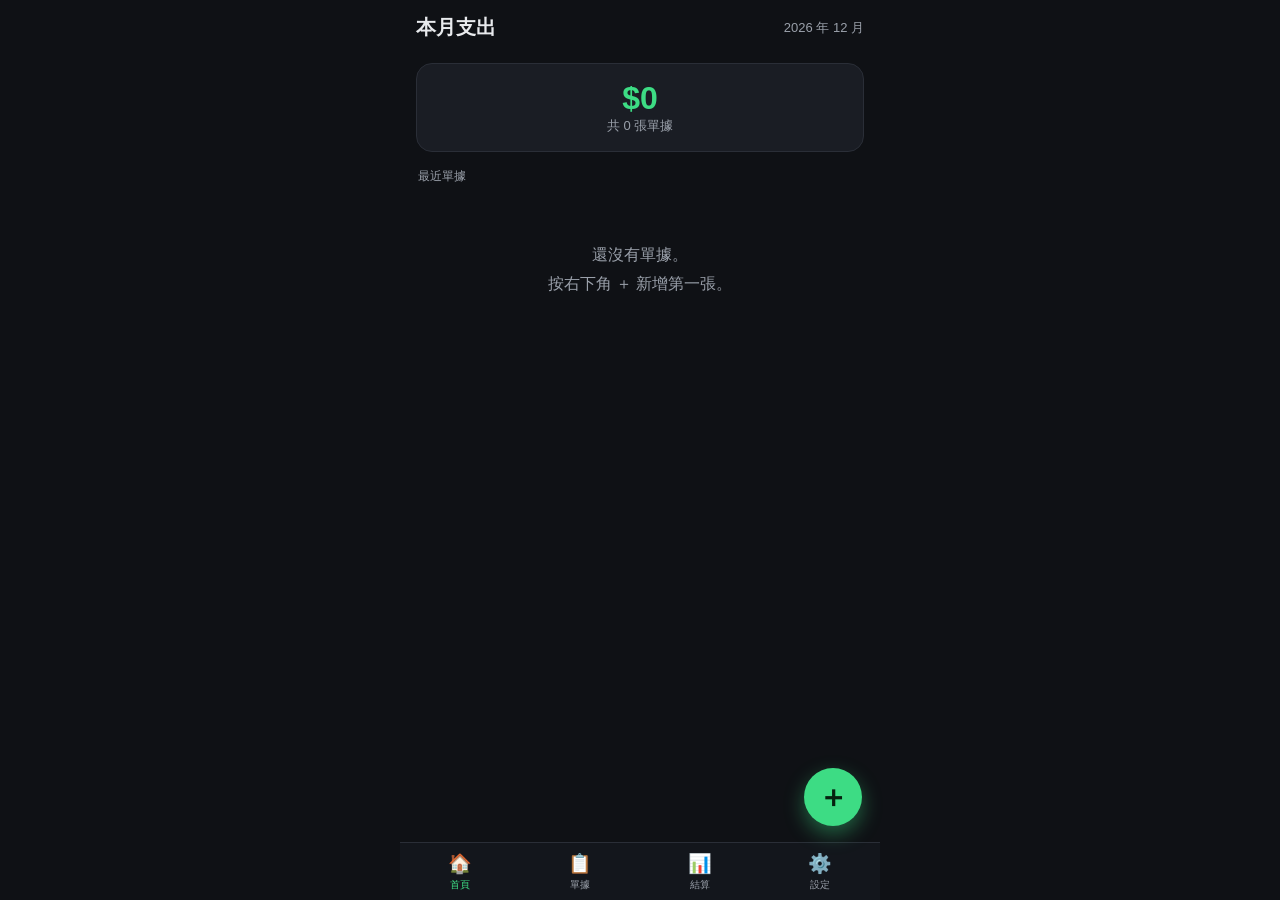
==== app/index.html @ 3fbf82fe "批次入單：一次拍/選多張、逐張自動辨識、清單即時改、一次全存 - 新增批次入單畫面：連拍/多選最多 20 張，每張一列 - 每列草稿即時可改：種類（下拉）、供應商（依種類篩選清單）、金額 - 逐張 O" ====
<!DOCTYPE html>
<html lang="zh-Hant">
<head>
<meta charset="utf-8">
<meta name="viewport" content="width=device-width, initial-scale=1, maximum-scale=1, viewport-fit=cover">
<title>餐廳記帳</title>
<link rel="stylesheet" href="styles.css?v=7">
</head>
<body>
  <div id="app">

    <!-- 首頁 -->
    <section class="screen" data-screen="home">
      <header class="hd"><div class="hd-title">本月支出</div><div class="hd-sub" id="homeMonthLabel">—</div></header>
      <div class="content">
        <div class="card center">
          <div class="big" id="homeTotal">$0</div>
          <div class="muted" id="homeCount">共 0 張單據</div>
        </div>
        <div class="muted sec-label">最近單據</div>
        <div id="homeRecent"></div>
      </div>
    </section>

    <!-- 單據庫 -->
    <section class="screen" data-screen="list" hidden>
      <header class="hd"><div class="hd-title">單據庫</div><div class="hd-sub" id="listCount">—</div></header>
      <div class="content"><div id="listAll"></div></div>
    </section>

    <!-- 結算：日 / 月 / 年 -->
    <section class="screen" data-screen="summary" hidden>
      <header class="hd"><div class="hd-title">結算</div></header>
      <div class="content">
        <div class="seg" id="sumSeg">
          <div data-m="day">日</div><div data-m="month" class="on">月</div><div data-m="year">年</div>
        </div>
        <div class="period-nav">
          <button id="sumPrev" aria-label="上一期">‹</button>
          <div id="sumLabel">—</div>
          <button id="sumNext" aria-label="下一期">›</button>
        </div>
        <div class="card center"><div class="big" id="sumTotal">$0</div><div class="muted" id="sumCount">共 0 張</div></div>
        <div class="muted sec-label">分類明細</div>
        <div id="sumBreakdown"></div>
      </div>
    </section>

    <!-- 設定（後面做） -->
    <section class="screen" data-screen="settings" hidden>
      <header class="hd"><div class="hd-title">設定</div></header>
      <div class="content">
        <div class="card muted">Google Sheet 同步、分類管理等將在後續步驟加入。</div>
        <div class="card">
          <div class="muted sec-label" style="margin-top:0">資料</div>
          <button class="btn ghost" id="btnClearAll">清空所有單據（本機）</button>
        </div>
      </div>
    </section>

    <!-- 新增 / 編輯單據 -->
    <section class="screen sheet" data-screen="add" hidden>
      <header class="hd">
        <button class="hd-back" id="addCancel">✕</button>
        <div class="hd-title" id="addTitle">新增單據</div>
        <div style="width:32px"></div>
      </header>
      <div class="content">
        <div class="seg" id="modeSeg">
          <div data-mode="scan">📷 掃描單據</div>
          <div data-mode="manual" class="on">✎ 手動輸入</div>
        </div>

        <!-- 照片 / OCR -->
        <div id="photoArea">
          <div class="photo-actions">
            <button class="btn ghost photo-btn" id="btnCamera">📷 拍照</button>
            <button class="btn ghost photo-btn" id="btnAlbum">🖼 選相</button>
          </div>
          <div id="ocrStatus" class="ocr-status"></div>
          <div id="photoPreview" hidden>
            <img id="photoImg" alt="單據影像">
            <button id="btnRemovePhoto" class="photo-remove">✕ 移除照片</button>
          </div>
          <input type="file" id="fileCamera" accept="image/*" capture="environment" hidden>
          <input type="file" id="fileAlbum" accept="image/*" hidden>
        </div>

        <button class="btn ghost" id="btnBatch" style="margin-top:10px">📚 一次入多張（連拍 / 多選）</button>

        <!-- 種類（先選種類，供應商欄只顯示這類的店） -->
        <div class="muted sec-label">種類</div>
        <div class="cat-grid" id="catGrid"></div>

        <!-- 人工專屬 -->
        <div id="laborBox" hidden>
          <div class="card labor-card">
            <div class="labor-inputs">
              <label>時薪<input id="fWage" class="mini-input" inputmode="decimal" placeholder="0"></label>
              <span class="times">×</span>
              <label>工作小時<input id="fHours" class="mini-input" inputmode="decimal" placeholder="0"></label>
            </div>
            <div class="labor-total"><span class="muted">= 工資（自動算）</span><b id="laborTotal">$0.00</b></div>
          </div>
          <div class="muted sec-label">員工名稱（記為備註）</div>
          <input id="fEmployee" class="text-input" placeholder="例：阿強">
        </div>

        <!-- 供應商（只列所選種類的供應商，可打字新增） -->
        <div id="supplierBox" hidden>
          <div class="muted sec-label">供應商名稱</div>
          <input id="fSupplier" class="text-input" list="supplierList" placeholder="選擇或輸入供應商" autocomplete="off">
          <datalist id="supplierList"></datalist>
          <div class="muted hint" id="supplierHint"></div>
        </div>

        <!-- 金額 -->
        <div class="amt-row" id="amountRow" hidden>
          <span class="muted">金額</span>
          <input id="fAmount" class="amt-input" inputmode="decimal" placeholder="0.00">
        </div>

        <!-- 日期 + 備註 -->
        <div class="muted sec-label">日期</div>
        <input id="fDate" class="text-input" type="date">
        <div class="muted sec-label">備註（選填）</div>
        <input id="fNote" class="text-input" placeholder="補充說明">

        <button class="btn" id="btnSave">✓ 儲存</button>
        <button class="btn danger ghost" id="btnDelete" hidden>🗑 刪除這張</button>
      </div>
    </section>

    <!-- 批次入單 -->
    <section class="screen sheet" data-screen="batch" hidden>
      <header class="hd">
        <button class="hd-back" id="batchCancel">✕</button>
        <div class="hd-title">批次入單</div>
        <div class="hd-sub" id="batchCount"></div>
      </header>
      <div class="content">
        <div class="photo-actions">
          <button class="btn ghost photo-btn" id="btnBatchCam">📷 連拍</button>
          <button class="btn ghost photo-btn" id="btnBatchAlbum">🖼 多選</button>
        </div>
        <div class="muted hint" id="batchHint">拍或選多張單據（最多 20 張），會逐張自動辨識，下面每列都可即時改。</div>
        <div id="batchList"></div>
        <button class="btn" id="btnBatchSaveAll" hidden>✓ 全部儲存</button>
        <input type="file" id="fileBatchCam" accept="image/*" capture="environment" hidden>
        <input type="file" id="fileBatchAlbum" accept="image/*" multiple hidden>
      </div>
    </section>

    <!-- 底部分頁 -->
    <nav class="tabbar">
      <div class="tab on" data-go="home"><i>🏠</i>首頁</div>
      <div class="tab" data-go="list"><i>📋</i>單據</div>
      <div class="tab" data-go="summary"><i>📊</i>結算</div>
      <div class="tab" data-go="settings"><i>⚙️</i>設定</div>
    </nav>
    <button class="fab" id="fab">＋</button>

  </div>

  <script src="db.js?v=7"></script>
  <script src="classify.js?v=7"></script>
  <script src="ocr.js?v=7"></script>
  <script src="app.js?v=7"></script>
</body>
</html>
---- app/styles.css ----
:root{
  --bg:#0f1115; --card:#1a1d24; --ink:#e8eaed; --sub:#9aa0aa;
  --accent:#3ddc84; --accent2:#ffb648; --line:#2a2e37; --danger:#ff6b6b;
}
*{box-sizing:border-box;font-family:-apple-system,"PingFang TC","Noto Sans CJK TC",sans-serif;-webkit-tap-highlight-color:transparent}
html,body{margin:0;height:100%}
body{background:var(--bg);color:var(--ink);overflow:hidden}
#app{height:100dvh;display:flex;flex-direction:column;position:relative;max-width:480px;margin:0 auto}

.screen{flex:1;display:flex;flex-direction:column;overflow:hidden}
.screen[hidden]{display:none}

.hd{flex:0 0 auto;display:flex;align-items:center;gap:10px;padding:calc(env(safe-area-inset-top) + 14px) 16px 12px}
.hd-title{font-size:20px;font-weight:800;flex:1}
.hd-sub{font-size:13px;color:var(--sub)}
.hd-back{background:none;border:none;color:var(--ink);font-size:20px;width:32px;height:32px}

.content{flex:1;overflow-y:auto;padding:0 16px calc(env(safe-area-inset-bottom) + 96px)}
.muted{color:var(--sub);font-size:13px}
.sec-label{margin:16px 2px 6px;font-size:12px}
.hint{margin:5px 2px 0;font-size:11px;min-height:14px}
.center{text-align:center}
.big{font-size:32px;font-weight:800;color:var(--accent)}

.card{background:var(--card);border:1px solid var(--line);border-radius:16px;padding:16px;margin:10px 0}

/* 列表項目 */
.item{display:flex;align-items:center;gap:11px;padding:12px 8px;border-bottom:1px solid var(--line)}
.item:active{background:#171a21}
.item .dot{width:38px;height:38px;border-radius:11px;display:flex;align-items:center;justify-content:center;font-size:18px;flex:0 0 auto}
.item .mid{flex:1;min-width:0}
.item .mid .n{font-size:15px;font-weight:600;white-space:nowrap;overflow:hidden;text-overflow:ellipsis}
.item .mid .s{font-size:11px;color:var(--sub)}
.item .amt{font-size:16px;font-weight:700}
.day-head{font-size:12px;color:var(--sub);margin:14px 2px 2px;font-weight:600}
.empty{text-align:center;color:var(--sub);padding:50px 20px;line-height:1.8}

/* 底部分頁 */
.tabbar{flex:0 0 auto;height:calc(58px + env(safe-area-inset-bottom));padding-bottom:env(safe-area-inset-bottom);
  border-top:1px solid var(--line);display:flex;background:#13161c;position:absolute;left:0;right:0;bottom:0}
.tab{flex:1;display:flex;flex-direction:column;align-items:center;justify-content:center;gap:3px;font-size:10px;color:var(--sub)}
.tab.on{color:var(--accent)}
.tab i{font-size:19px;font-style:normal}

.fab{position:absolute;right:18px;bottom:calc(74px + env(safe-area-inset-bottom));width:58px;height:58px;border-radius:50%;
  background:var(--accent);color:#06210f;border:none;font-size:30px;font-weight:700;
  box-shadow:0 8px 20px rgba(61,220,132,.4)}
.fab:active{transform:scale(.94)}

/* 新增單據（蓋住全螢幕） */
.sheet{position:absolute;inset:0;background:var(--bg);z-index:20}

.seg{display:flex;background:#13161c;border:1px solid var(--line);border-radius:12px;padding:3px;margin:6px 0}
.seg div{flex:1;text-align:center;font-size:13px;padding:8px;border-radius:9px;color:var(--sub)}
.seg .on{background:var(--accent);color:#06210f;font-weight:700}
.seg .dim{opacity:.45}

.amt-row{display:flex;align-items:center;justify-content:space-between;gap:10px;margin:14px 0 2px;
  background:#13161c;border:1px solid var(--line);border-radius:12px;padding:12px 14px}
.amt-input{background:none;border:none;color:var(--accent);font-size:26px;font-weight:800;text-align:right;width:60%;outline:none}
.amt-input::placeholder{color:#3a4250}

.cat-grid{display:grid;grid-template-columns:1fr 1fr 1fr 1fr;gap:7px}
.cat{background:#13161c;border:1px solid var(--line);border-radius:11px;text-align:center;
  padding:10px 2px;font-size:12px;color:var(--sub);display:flex;flex-direction:column;gap:3px}
.cat .ico{font-size:19px}
.cat.on{background:rgba(61,220,132,.15);border-color:var(--accent);color:var(--accent);font-weight:700}

.text-input{width:100%;background:#13161c;border:1px solid var(--line);border-radius:12px;
  padding:12px 14px;color:var(--ink);font-size:16px;outline:none}
.text-input:focus{border-color:var(--accent)}

/* 人工 */
.labor-card{margin:10px 0 0}
.labor-inputs{display:flex;align-items:flex-end;gap:10px}
.labor-inputs label{flex:1;font-size:11px;color:var(--sub);display:flex;flex-direction:column;gap:5px}
.times{color:var(--sub);padding-bottom:10px}
.mini-input{background:#0f1115;border:1px solid var(--line);border-radius:10px;padding:10px;color:var(--ink);font-size:17px;font-weight:700;outline:none;width:100%}
.mini-input:focus{border-color:var(--accent)}
.labor-total{border-top:1px solid var(--line);margin-top:12px;padding-top:12px;display:flex;justify-content:space-between;align-items:baseline}
.labor-total b{font-size:22px;color:var(--accent)}

.btn{width:100%;background:var(--accent);color:#06210f;font-weight:800;text-align:center;
  border:none;border-radius:14px;padding:15px;margin-top:18px;font-size:16px}
.btn:active{transform:scale(.99)}
.btn.ghost{background:transparent;border:1px solid var(--line);color:var(--ink);font-weight:600}
.btn.danger.ghost{color:var(--danger);border-color:rgba(255,107,107,.4)}

/* 照片 / OCR */
#photoArea{margin-top:10px}
.photo-actions{display:flex;gap:8px}
.photo-btn{margin-top:0;flex:1;padding:12px}
.ocr-status{font-size:12px;color:var(--accent2);min-height:16px;margin:8px 2px 0}
.ocr-status.err{color:var(--danger)}
#photoPreview{margin-top:10px;position:relative}
#photoPreview img{width:100%;max-height:240px;object-fit:contain;border:1px solid var(--line);border-radius:12px;background:#0b0d11}
.photo-remove{position:absolute;top:8px;right:8px;background:rgba(0,0,0,.6);color:#fff;border:none;
  border-radius:8px;padding:6px 10px;font-size:12px}
.item .thumb{width:38px;height:38px;border-radius:9px;object-fit:cover;flex:0 0 auto}

/* 批次入單草稿列 */
.draft{background:var(--card);border:1px solid var(--line);border-radius:14px;padding:12px;margin:10px 0}
.draft.invalid{border-color:rgba(255,107,107,.6)}
.draft-top{display:flex;align-items:center;gap:10px}
.draft-thumb{width:46px;height:46px;border-radius:10px;overflow:hidden;flex:0 0 auto;background:#0b0d11;border:1px solid var(--line)}
.draft-thumb img{width:100%;height:100%;object-fit:cover}
.draft-cat{flex:1;min-width:0;background:#13161c;border:1px solid var(--line);border-radius:10px;color:var(--ink);font-size:15px;padding:10px;outline:none}
.draft-cat:focus{border-color:var(--accent)}
.draft-del{background:none;border:none;color:var(--danger);font-size:18px;width:34px;height:34px;flex:0 0 auto}
.draft-row2{display:flex;gap:8px;margin-top:8px}
.draft-sup{flex:1.5;min-width:0}
.draft-amt{flex:1;min-width:0;text-align:right;font-weight:700;color:var(--accent)}
.draft-status{margin-top:6px;font-size:11px;min-height:14px;color:var(--accent2)}
.draft-status.done{color:var(--sub)}
.draft-status.err{color:var(--danger)}

/* 結算 */
.period-nav{display:flex;align-items:center;justify-content:space-between;gap:10px;margin:10px 0}
.period-nav button{background:#13161c;border:1px solid var(--line);color:var(--ink);
  border-radius:10px;width:46px;height:42px;font-size:22px}
.period-nav button:active{background:#1d212a}
#sumLabel{font-size:16px;font-weight:700;flex:1;text-align:center}
.sbar{display:flex;align-items:center;gap:8px;margin:11px 0;font-size:13px}
.sbar .lab{width:92px;display:flex;align-items:center;gap:5px;flex:0 0 auto}
.sbar .track{flex:1;height:9px;background:#222732;border-radius:99px;overflow:hidden}
.sbar .fill{height:100%;border-radius:99px}
.sbar .val{width:78px;text-align:right;font-weight:700;flex:0 0 auto}
.sbar .pct{width:40px;text-align:right;color:var(--sub);font-size:11px;flex:0 0 auto}
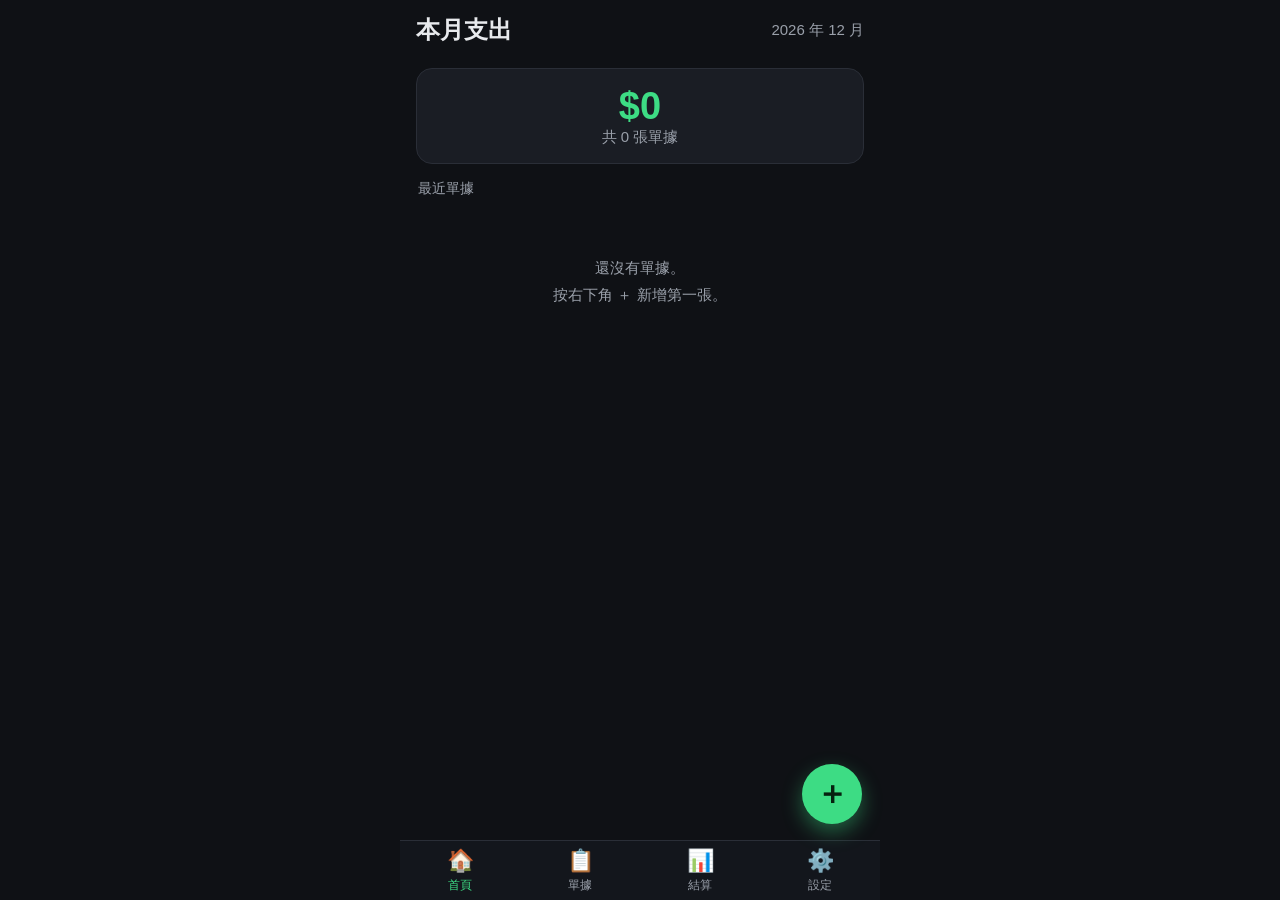
==== commit 940e9eac: "全 App 字體放大 + 確認下載單據正確計入首頁/結算 - styles.css 全面調大字級（標題/金額/清單/種類/結算/分頁等），版面比例不變 - 首頁/結算 $0 問題由 v=11 日期正規" ====
--- a/app/index.html
+++ b/app/index.html
@@ -4,7 +4,7 @@
 <meta charset="utf-8">
 <meta name="viewport" content="width=device-width, initial-scale=1, maximum-scale=1, viewport-fit=cover">
 <title>餐廳記帳</title>
-<link rel="stylesheet" href="styles.css?v=7">
+<link rel="stylesheet" href="styles.css?v=12">
 </head>
 <body>
   <div id="app">
@@ -50,7 +50,18 @@
     <section class="screen" data-screen="settings" hidden>
       <header class="hd"><div class="hd-title">設定</div></header>
       <div class="content">
-        <div class="card muted">Google Sheet 同步、分類管理等將在後續步驟加入。</div>
+        <div class="card">
+          <div class="muted sec-label" style="margin-top:0">雲端同步（Google Sheet / Drive）</div>
+          <div class="muted hint" id="syncState">尚未設定</div>
+          <input id="fSyncUrl" class="text-input" placeholder="Apps Script 網址（/exec 結尾）" autocomplete="off" style="margin-bottom:8px">
+          <input id="fSyncToken" class="text-input" placeholder="Token（跟 Apps Script 裡設的一樣）" autocomplete="off">
+          <div style="display:flex;gap:8px;margin-top:10px">
+            <button class="btn ghost" id="btnSyncTest" style="margin-top:0">測試連線</button>
+            <button class="btn" id="btnSyncSave" style="margin-top:0">儲存</button>
+          </div>
+          <button class="btn ghost" id="btnSyncNow" style="margin-top:10px">立即同步</button>
+          <div class="ocr-status" id="syncStatus" style="color:var(--sub)"></div>
+        </div>
         <div class="card">
           <div class="muted sec-label" style="margin-top:0">資料</div>
           <button class="btn ghost" id="btnClearAll">清空所有單據（本機）</button>
@@ -162,9 +173,10 @@
 
   </div>
 
-  <script src="db.js?v=7"></script>
-  <script src="classify.js?v=7"></script>
-  <script src="ocr.js?v=7"></script>
-  <script src="app.js?v=7"></script>
+  <script src="db.js?v=12"></script>
+  <script src="classify.js?v=12"></script>
+  <script src="ocr.js?v=12"></script>
+  <script src="sync.js?v=12"></script>
+  <script src="app.js?v=12"></script>
 </body>
 </html>
--- a/app/styles.css
+++ b/app/styles.css
@@ -11,39 +11,39 @@
 .screen[hidden]{display:none}
 
 .hd{flex:0 0 auto;display:flex;align-items:center;gap:10px;padding:calc(env(safe-area-inset-top) + 14px) 16px 12px}
-.hd-title{font-size:20px;font-weight:800;flex:1}
-.hd-sub{font-size:13px;color:var(--sub)}
-.hd-back{background:none;border:none;color:var(--ink);font-size:20px;width:32px;height:32px}
+.hd-title{font-size:24px;font-weight:800;flex:1}
+.hd-sub{font-size:15px;color:var(--sub)}
+.hd-back{background:none;border:none;color:var(--ink);font-size:24px;width:34px;height:34px}
 
 .content{flex:1;overflow-y:auto;padding:0 16px calc(env(safe-area-inset-bottom) + 96px)}
-.muted{color:var(--sub);font-size:13px}
-.sec-label{margin:16px 2px 6px;font-size:12px}
-.hint{margin:5px 2px 0;font-size:11px;min-height:14px}
+.muted{color:var(--sub);font-size:15px}
+.sec-label{margin:16px 2px 6px;font-size:14px}
+.hint{margin:5px 2px 0;font-size:13px;min-height:16px}
 .center{text-align:center}
-.big{font-size:32px;font-weight:800;color:var(--accent)}
+.big{font-size:38px;font-weight:800;color:var(--accent)}
 
 .card{background:var(--card);border:1px solid var(--line);border-radius:16px;padding:16px;margin:10px 0}
 
 /* 列表項目 */
-.item{display:flex;align-items:center;gap:11px;padding:12px 8px;border-bottom:1px solid var(--line)}
+.item{display:flex;align-items:center;gap:11px;padding:13px 8px;border-bottom:1px solid var(--line)}
 .item:active{background:#171a21}
-.item .dot{width:38px;height:38px;border-radius:11px;display:flex;align-items:center;justify-content:center;font-size:18px;flex:0 0 auto}
+.item .dot{width:42px;height:42px;border-radius:12px;display:flex;align-items:center;justify-content:center;font-size:21px;flex:0 0 auto}
 .item .mid{flex:1;min-width:0}
-.item .mid .n{font-size:15px;font-weight:600;white-space:nowrap;overflow:hidden;text-overflow:ellipsis}
-.item .mid .s{font-size:11px;color:var(--sub)}
-.item .amt{font-size:16px;font-weight:700}
-.day-head{font-size:12px;color:var(--sub);margin:14px 2px 2px;font-weight:600}
-.empty{text-align:center;color:var(--sub);padding:50px 20px;line-height:1.8}
+.item .mid .n{font-size:18px;font-weight:600;white-space:nowrap;overflow:hidden;text-overflow:ellipsis}
+.item .mid .s{font-size:14px;color:var(--sub)}
+.item .amt{font-size:20px;font-weight:700}
+.day-head{font-size:15px;color:var(--sub);margin:16px 2px 4px;font-weight:700}
+.empty{text-align:center;color:var(--sub);font-size:15px;padding:50px 20px;line-height:1.8}
 
 /* 底部分頁 */
-.tabbar{flex:0 0 auto;height:calc(58px + env(safe-area-inset-bottom));padding-bottom:env(safe-area-inset-bottom);
+.tabbar{flex:0 0 auto;height:calc(60px + env(safe-area-inset-bottom));padding-bottom:env(safe-area-inset-bottom);
   border-top:1px solid var(--line);display:flex;background:#13161c;position:absolute;left:0;right:0;bottom:0}
-.tab{flex:1;display:flex;flex-direction:column;align-items:center;justify-content:center;gap:3px;font-size:10px;color:var(--sub)}
+.tab{flex:1;display:flex;flex-direction:column;align-items:center;justify-content:center;gap:3px;font-size:12px;color:var(--sub)}
 .tab.on{color:var(--accent)}
-.tab i{font-size:19px;font-style:normal}
+.tab i{font-size:22px;font-style:normal}
 
-.fab{position:absolute;right:18px;bottom:calc(74px + env(safe-area-inset-bottom));width:58px;height:58px;border-radius:50%;
-  background:var(--accent);color:#06210f;border:none;font-size:30px;font-weight:700;
+.fab{position:absolute;right:18px;bottom:calc(76px + env(safe-area-inset-bottom));width:60px;height:60px;border-radius:50%;
+  background:var(--accent);color:#06210f;border:none;font-size:32px;font-weight:700;
   box-shadow:0 8px 20px rgba(61,220,132,.4)}
 .fab:active{transform:scale(.94)}
 
@@ -51,37 +51,37 @@
 .sheet{position:absolute;inset:0;background:var(--bg);z-index:20}
 
 .seg{display:flex;background:#13161c;border:1px solid var(--line);border-radius:12px;padding:3px;margin:6px 0}
-.seg div{flex:1;text-align:center;font-size:13px;padding:8px;border-radius:9px;color:var(--sub)}
+.seg div{flex:1;text-align:center;font-size:15px;padding:9px;border-radius:9px;color:var(--sub)}
 .seg .on{background:var(--accent);color:#06210f;font-weight:700}
 .seg .dim{opacity:.45}
 
 .amt-row{display:flex;align-items:center;justify-content:space-between;gap:10px;margin:14px 0 2px;
   background:#13161c;border:1px solid var(--line);border-radius:12px;padding:12px 14px}
-.amt-input{background:none;border:none;color:var(--accent);font-size:26px;font-weight:800;text-align:right;width:60%;outline:none}
+.amt-input{background:none;border:none;color:var(--accent);font-size:30px;font-weight:800;text-align:right;width:60%;outline:none}
 .amt-input::placeholder{color:#3a4250}
 
 .cat-grid{display:grid;grid-template-columns:1fr 1fr 1fr 1fr;gap:7px}
 .cat{background:#13161c;border:1px solid var(--line);border-radius:11px;text-align:center;
-  padding:10px 2px;font-size:12px;color:var(--sub);display:flex;flex-direction:column;gap:3px}
-.cat .ico{font-size:19px}
+  padding:11px 2px;font-size:14px;color:var(--sub);display:flex;flex-direction:column;gap:3px}
+.cat .ico{font-size:22px}
 .cat.on{background:rgba(61,220,132,.15);border-color:var(--accent);color:var(--accent);font-weight:700}
 
 .text-input{width:100%;background:#13161c;border:1px solid var(--line);border-radius:12px;
-  padding:12px 14px;color:var(--ink);font-size:16px;outline:none}
+  padding:13px 14px;color:var(--ink);font-size:17px;outline:none}
 .text-input:focus{border-color:var(--accent)}
 
 /* 人工 */
 .labor-card{margin:10px 0 0}
 .labor-inputs{display:flex;align-items:flex-end;gap:10px}
-.labor-inputs label{flex:1;font-size:11px;color:var(--sub);display:flex;flex-direction:column;gap:5px}
-.times{color:var(--sub);padding-bottom:10px}
-.mini-input{background:#0f1115;border:1px solid var(--line);border-radius:10px;padding:10px;color:var(--ink);font-size:17px;font-weight:700;outline:none;width:100%}
+.labor-inputs label{flex:1;font-size:13px;color:var(--sub);display:flex;flex-direction:column;gap:5px}
+.times{color:var(--sub);padding-bottom:10px;font-size:16px}
+.mini-input{background:#0f1115;border:1px solid var(--line);border-radius:10px;padding:11px;color:var(--ink);font-size:19px;font-weight:700;outline:none;width:100%}
 .mini-input:focus{border-color:var(--accent)}
 .labor-total{border-top:1px solid var(--line);margin-top:12px;padding-top:12px;display:flex;justify-content:space-between;align-items:baseline}
-.labor-total b{font-size:22px;color:var(--accent)}
+.labor-total b{font-size:26px;color:var(--accent)}
 
 .btn{width:100%;background:var(--accent);color:#06210f;font-weight:800;text-align:center;
-  border:none;border-radius:14px;padding:15px;margin-top:18px;font-size:16px}
+  border:none;border-radius:14px;padding:16px;margin-top:18px;font-size:18px}
 .btn:active{transform:scale(.99)}
 .btn.ghost{background:transparent;border:1px solid var(--line);color:var(--ink);font-weight:600}
 .btn.danger.ghost{color:var(--danger);border-color:rgba(255,107,107,.4)}
@@ -89,40 +89,40 @@
 /* 照片 / OCR */
 #photoArea{margin-top:10px}
 .photo-actions{display:flex;gap:8px}
-.photo-btn{margin-top:0;flex:1;padding:12px}
-.ocr-status{font-size:12px;color:var(--accent2);min-height:16px;margin:8px 2px 0}
+.photo-btn{margin-top:0;flex:1;padding:13px}
+.ocr-status{font-size:14px;color:var(--accent2);min-height:18px;margin:8px 2px 0}
 .ocr-status.err{color:var(--danger)}
 #photoPreview{margin-top:10px;position:relative}
 #photoPreview img{width:100%;max-height:240px;object-fit:contain;border:1px solid var(--line);border-radius:12px;background:#0b0d11}
 .photo-remove{position:absolute;top:8px;right:8px;background:rgba(0,0,0,.6);color:#fff;border:none;
-  border-radius:8px;padding:6px 10px;font-size:12px}
-.item .thumb{width:38px;height:38px;border-radius:9px;object-fit:cover;flex:0 0 auto}
+  border-radius:8px;padding:7px 11px;font-size:14px}
+.item .thumb{width:42px;height:42px;border-radius:10px;object-fit:cover;flex:0 0 auto}
 
 /* 批次入單草稿列 */
 .draft{background:var(--card);border:1px solid var(--line);border-radius:14px;padding:12px;margin:10px 0}
 .draft.invalid{border-color:rgba(255,107,107,.6)}
 .draft-top{display:flex;align-items:center;gap:10px}
-.draft-thumb{width:46px;height:46px;border-radius:10px;overflow:hidden;flex:0 0 auto;background:#0b0d11;border:1px solid var(--line)}
+.draft-thumb{width:48px;height:48px;border-radius:10px;overflow:hidden;flex:0 0 auto;background:#0b0d11;border:1px solid var(--line)}
 .draft-thumb img{width:100%;height:100%;object-fit:cover}
-.draft-cat{flex:1;min-width:0;background:#13161c;border:1px solid var(--line);border-radius:10px;color:var(--ink);font-size:15px;padding:10px;outline:none}
+.draft-cat{flex:1;min-width:0;background:#13161c;border:1px solid var(--line);border-radius:10px;color:var(--ink);font-size:16px;padding:11px;outline:none}
 .draft-cat:focus{border-color:var(--accent)}
-.draft-del{background:none;border:none;color:var(--danger);font-size:18px;width:34px;height:34px;flex:0 0 auto}
+.draft-del{background:none;border:none;color:var(--danger);font-size:20px;width:36px;height:36px;flex:0 0 auto}
 .draft-row2{display:flex;gap:8px;margin-top:8px}
 .draft-sup{flex:1.5;min-width:0}
 .draft-amt{flex:1;min-width:0;text-align:right;font-weight:700;color:var(--accent)}
-.draft-status{margin-top:6px;font-size:11px;min-height:14px;color:var(--accent2)}
+.draft-status{margin-top:6px;font-size:13px;min-height:16px;color:var(--accent2)}
 .draft-status.done{color:var(--sub)}
 .draft-status.err{color:var(--danger)}
 
 /* 結算 */
 .period-nav{display:flex;align-items:center;justify-content:space-between;gap:10px;margin:10px 0}
 .period-nav button{background:#13161c;border:1px solid var(--line);color:var(--ink);
-  border-radius:10px;width:46px;height:42px;font-size:22px}
+  border-radius:10px;width:48px;height:44px;font-size:24px}
 .period-nav button:active{background:#1d212a}
-#sumLabel{font-size:16px;font-weight:700;flex:1;text-align:center}
-.sbar{display:flex;align-items:center;gap:8px;margin:11px 0;font-size:13px}
-.sbar .lab{width:92px;display:flex;align-items:center;gap:5px;flex:0 0 auto}
-.sbar .track{flex:1;height:9px;background:#222732;border-radius:99px;overflow:hidden}
+#sumLabel{font-size:18px;font-weight:700;flex:1;text-align:center}
+.sbar{display:flex;align-items:center;gap:8px;margin:13px 0;font-size:15px}
+.sbar .lab{width:104px;display:flex;align-items:center;gap:5px;flex:0 0 auto}
+.sbar .track{flex:1;height:10px;background:#222732;border-radius:99px;overflow:hidden}
 .sbar .fill{height:100%;border-radius:99px}
-.sbar .val{width:78px;text-align:right;font-weight:700;flex:0 0 auto}
-.sbar .pct{width:40px;text-align:right;color:var(--sub);font-size:11px;flex:0 0 auto}
+.sbar .val{width:82px;text-align:right;font-weight:700;flex:0 0 auto}
+.sbar .pct{width:40px;text-align:right;color:var(--sub);font-size:13px;flex:0 0 auto}
